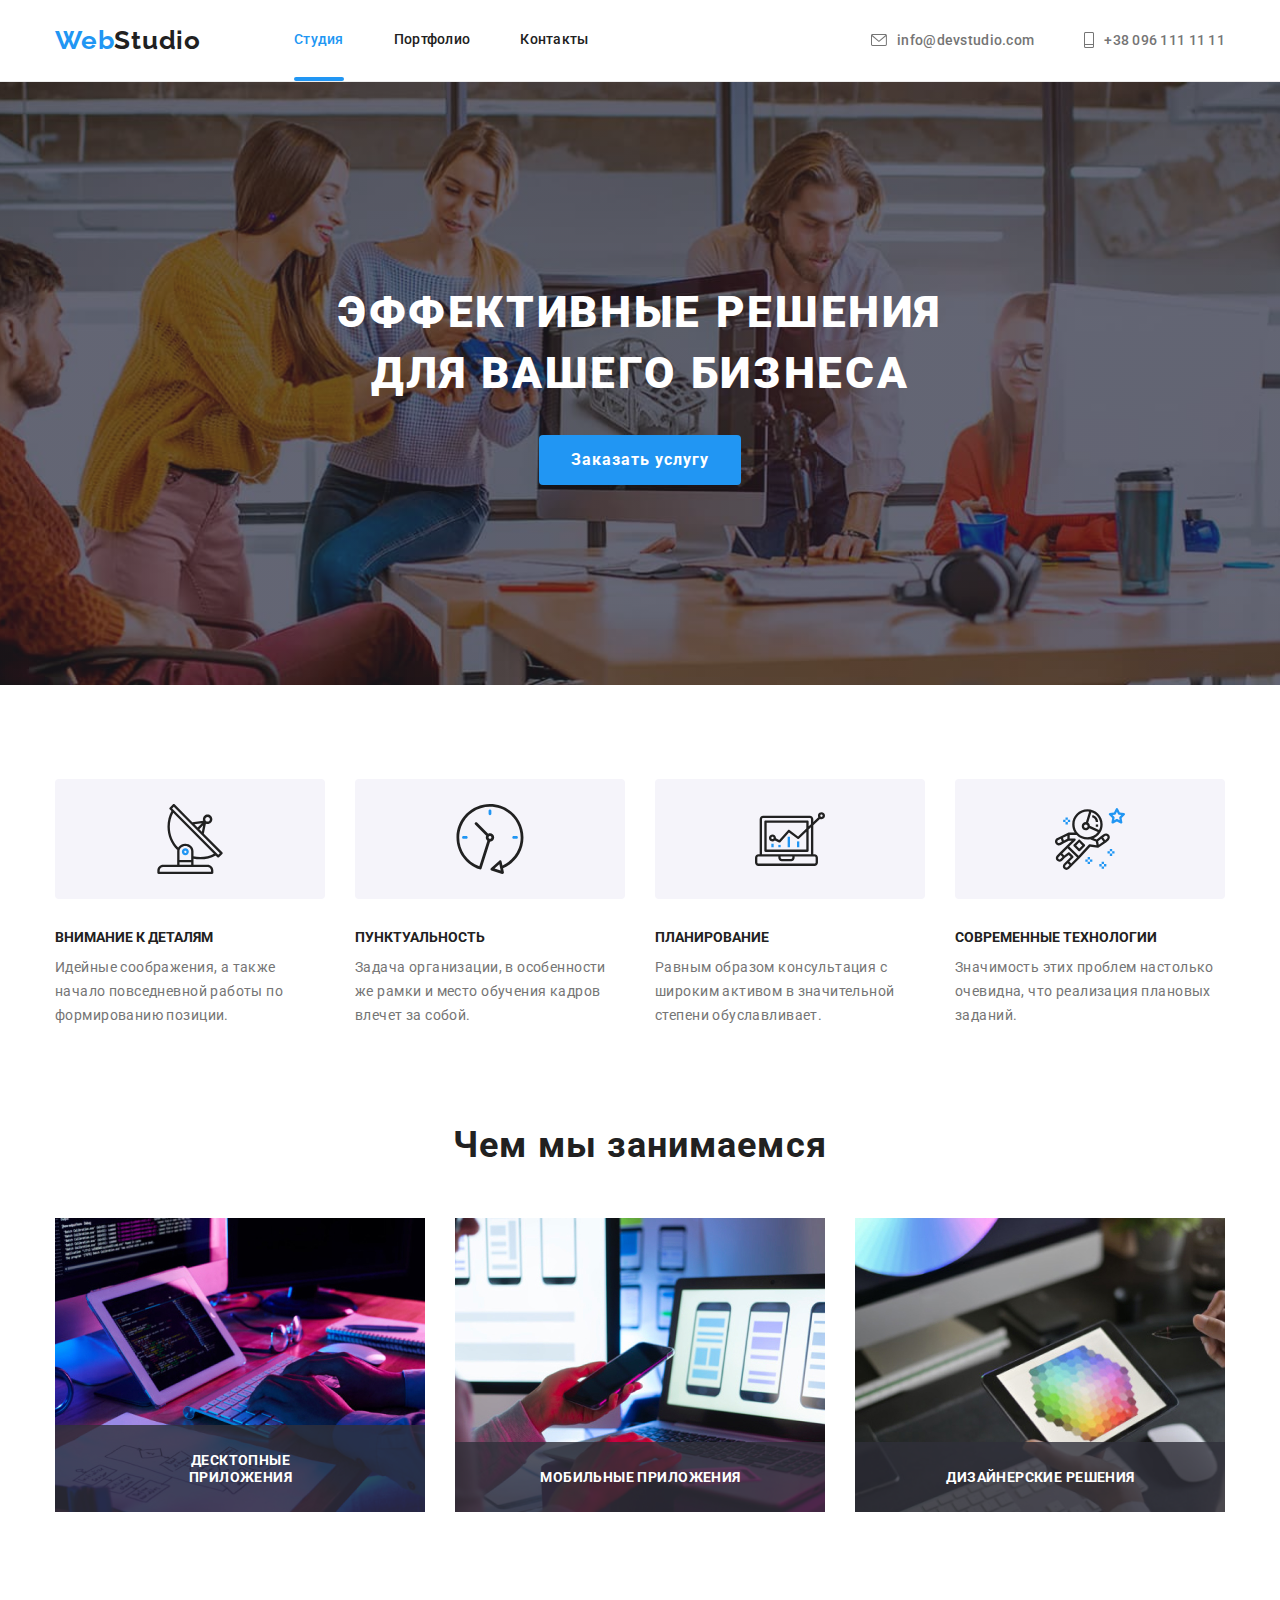
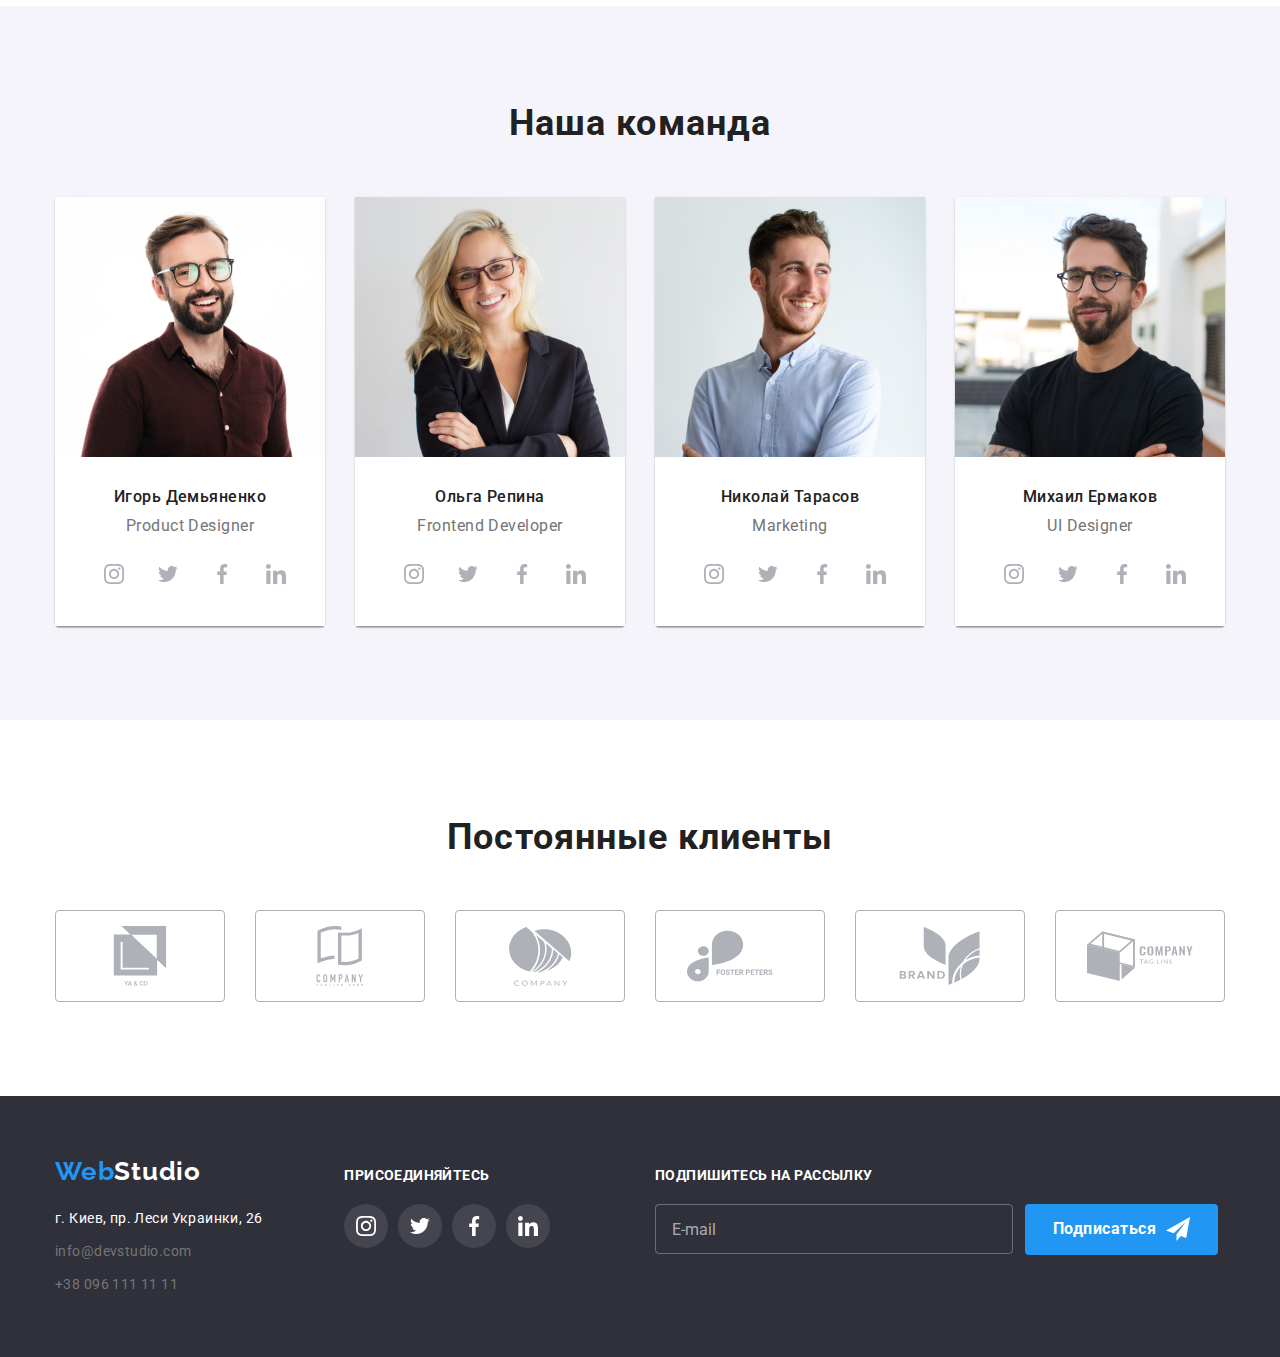
==== index.html @ 749015d5 "Initial commit" ====
<!DOCTYPE html>
<html lang="ru">
<head>
    <meta charset="UTF-8">
    <meta name="viewport" content="width=device-width, initial-scale=1.0">
    <title>Главная страница сайта</title>
    <link rel="preconnect" href="https://fonts.googleapis.com">
    <link rel="preconnect" href="https://fonts.gstatic.com" crossorigin>
    <link href="https://fonts.googleapis.com/css2?family=Raleway:wght@700&family=Roboto:wght@400;500;700;900&display=swap"
        rel="stylesheet">
    <link rel="stylesheet" href="https://cdnjs.cloudflare.com/ajax/libs/modern-normalize/1.1.0/modern-normalize.min.css">
    <link rel="stylesheet" href="./css/styles.css">
</head>
<body class="body">
    <!--Шапка сайта-->
    <header class="page-header">
        <div class="container header-container">
            <nav class="nav">
               <a href="index.html" class="logo textdecor" lang="en"><span class="web">Web</span>Studio</a>
               <ul class="header-list list">
                <li class="header-nav-link"><a href="index.html" class="sitenav-link textdecor current">Студия</a></li>
                <li class="header-nav-link"><a href="portfolio.html" class="sitenav-link textdecor">Портфолио</a></li>
                <li class="header-nav-link"><a href=" " class="sitenav-link textdecor">Контакты</a></li>
               </ul>
            </nav>
            <ul class="header-contacts list">
                <li class="header-contact-link">
                    <a href="mailto:info@devstudio.com" class="header-link textdecor"><svg class="header-link-icon" width="16" height="12"><use href="./images/icons.svg#icon-envelope"></use></svg>info@devstudio.com</a>
                </li>
                <li class="header-contact-link">
                    <a href="tel:+380961111111" class="header-link textdecor"><svg class="header-link-icon" width="10" height="16"><use href="./images/icons.svg#icon-tel"></use></svg>+38 096 111 11 11</a>
                </li>
            </ul>
        </div>     
    </header>
    <main>
        <!--Герой-->
        <section class="hero">
            <div class="container">
                <h1 class="hero-title">
                    Эффективные решения <br> для вашего бизнеса
                </h1>
                <button class="button-title" data-modal-open>Заказать услугу</button>
            </div>
        </section>
    <!--Преимущества-->
        <section class="benefits section">
            <div class="container benefits-container">
                <h2 hidden>Наши преимущества</h2>
                <ul class="list benefits-list">
                    <li class="item">
                        <div class="benefits-item">
                            <svg class="benefits-icon" width="70" height="70">
                                <use href="./images/icons.svg#icon-antenna"></use>
                            </svg>
                        </div>
                        <h3 class="text-title">Внимание к деталям</h3>
                        <p class="text">
                            Идейные соображения, а также начало повседневной работы по формированию позиции.
                        </p>
                    </li>
                    <li class="item">
                        <div class="benefits-item">
                            <svg class="benefits-icon" width="70" height="70">
                                <use href="./images/icons.svg#icon-clock"></use>
                            </svg>
                        </div>
                        <h3 class="text-title">Пунктуальность</h3>
                        <p class="text">
                            Задача организации, в особенности же рамки и место обучения кадров влечет за собой.
                        </p>
                    </li>
                    <li class="item">
                        <div class="benefits-item">
                            <svg class="benefits-icon" width="70" height="70">
                                <use href="./images/icons.svg#icon-diagram-1"></use>
                            </svg>
                        </div>
                        <h3 class="text-title">Планирование</h3>
                        <p class="text">
                            Равным образом консультация с широким активом в значительной степени обуславливает.
                        </p>
                    </li>
                    <li class="item">
                        <div class="benefits-item">
                            <svg class="benefits-icon" width="70" height="70">
                                <use href="./images/icons.svg#icon-astronaut"></use>
                            </svg>
                        </div>
                        <h3 class="text-title">Современные технологии</h3>
                        <p class="text">
                            Значимость этих проблем настолько очевидна, что реализация плановых заданий.
                        </p>
                    </li>
                </ul>
            </div>
        </section>
        <!--Чем мы занимаемся-->
        <section class="work section">
            <div class="container work-container">
                <h2 class="title-work">
                    Чем мы занимаемся
                </h2>
                <ul class="list work-list">
                    <li class="item-img">
                        <div class="work-list-box">
                                <img src="./images/img.jpg" alt="план перенеса данных на компьютер" width="370" class="img">
                            <p class="work-list-text">ДЕСКТОПНЫЕ ПРИЛОЖЕНИЯ</p>
                        </div>
                    </li>
                    <li class="item-img">
                        <div class="work-list-box">
                            <img src="./images/img-2.jpg" alt="смартфон и ноутбук" width="370" class="img">
                            <p class="work-list-text">МОБИЛЬНЫЕ ПРИЛОЖЕНИЯ</p>
                        </div>
                    </li>
                    <li class="item-img">
                        <div class="work-list-box">
                            <img src="./images/img-3.jpg" alt="планшет" width="370" class="img">
                            <p class="work-list-text">ДИЗАЙНЕРСКИЕ РЕШЕНИЯ</p>
                        </div>
                    </li>
                </ul>
            </div>
        </section>
        <!--Команда-->
        <section class="work-comand section">
            <div class="container comand-container">
                <h2 class="work-title">
                    Наша команда
                </h2>
                    <ul class="list team">
                        <li class="team-card">
                            <img src="./images/img-4.jpg" alt="член команды 3" width="270" class="img">
                            <div class="card-text">
                                <h3 class="comand">Игорь Демьяненко</h3>
                                <p class="comand-list" lang="en">Product Designer</p>
                                <ul class="team-soc-list list">
                                    <li class="team-soc-item">
                                        <a href=" " class="team-soc-link link">
                                            <svg class="team-soc-icon" width="20" height="20">
                                                <use href="./images/icons.svg#icon-instagram"></use>
                                            </svg>
                                        </a>
                                    </li>
                                    <li class="team-soc-item">
                                        <a href=" " class="team-soc-link link">
                                            <svg class="team-soc-icon" width="20" height="20">
                                                <use href="./images/icons.svg#icon-twitter"></use>
                                            </svg>
                                        </a>
                                    </li>
                                    <li class="team-soc-item"><a href=" " class="team-soc-link link">
                                            <svg class="team-soc-icon" width="20" height="20">
                                                <use href="./images/icons.svg#icon-facebook"></use>
                                            </svg>
                                        </a>
                                    </li>
                                    <li class="team-soc-item"><a href=" " class="team-soc-link link">
                                            <svg class="team-soc-icon" width="20" height="20">
                                                <use href="./images/icons.svg#icon-linkedin"></use>
                                            </svg>
                                        </a>
                                    </li>
                                </ul>
                            </div>
                        </li>
                        <li class="team-card">
                            <img src="./images/img-5.jpg" alt="член команды 2" width="270" class="img">
                            <div class="card-text">
                                <h3 class="comand">Ольга Репина</h3>
                                <p class="comand-list" lang="en">Frontend Developer</p>
                                <ul class="team-soc-list list">
                                    <li class="team-soc-item">
                                        <a href=" " class="team-soc-link link">
                                            <svg class="team-soc-icon" width="20" height="20">
                                                <use href="./images/icons.svg#icon-instagram"></use>
                                            </svg>
                                        </a>
                                    </li>
                                    <li class="team-soc-item">
                                        <a href=" " class="team-soc-link link">
                                            <svg class="team-soc-icon" width="20" height="20">
                                                <use href="./images/icons.svg#icon-twitter"></use>
                                            </svg>
                                        </a>
                                    </li>
                                    <li class="team-soc-item"><a href=" " class="team-soc-link link">
                                            <svg class="team-soc-icon" width="20" height="20">
                                                <use href="./images/icons.svg#icon-facebook"></use>
                                            </svg>
                                        </a>
                                    </li>
                                    <li class="team-soc-item"><a href=" " class="team-soc-link link">
                                            <svg class="team-soc-icon" width="20" height="20">
                                                <use href="./images/icons.svg#icon-linkedin"></use>
                                            </svg>
                                        </a>
                                    </li>
                                </ul>
                            </div>
                        </li>
                        <li class="team-card">
                            <img src="./images/img-6.jpg" alt="член команды 3" width="270" class="img">
                            <div class="card-text">
                                <h3 class="comand">Николай Тарасов</h3>
                                <p class="comand-list" lang="en">Marketing</p>
                                <ul class="team-soc-list list">
                                    <li class="team-soc-item">
                                        <a href=" " class="team-soc-link link">
                                            <svg class="team-soc-icon" width="20" height="20">
                                                <use href="./images/icons.svg#icon-instagram"></use>
                                            </svg>
                                        </a>
                                    </li>
                                    <li class="team-soc-item">
                                        <a href=" " class="team-soc-link link">
                                            <svg class="team-soc-icon" width="20" height="20">
                                                <use href="./images/icons.svg#icon-twitter"></use>
                                            </svg>
                                        </a>
                                    </li>
                                    <li class="team-soc-item"><a href=" " class="team-soc-link link">
                                            <svg class="team-soc-icon" width="20" height="20">
                                                <use href="./images/icons.svg#icon-facebook"></use>
                                            </svg>
                                        </a>
                                    </li>
                                    <li class="team-soc-item"><a href=" " class="team-soc-link link">
                                            <svg class="team-soc-icon" width="20" height="20">
                                                <use href="./images/icons.svg#icon-linkedin"></use>
                                            </svg>
                                        </a>
                                    </li>
                                </ul>
                            </div>
                        </li>
                        <li class="team-card">
                            <img src="./images/img-7.jpg" alt="член команды 4" width="270" class="img">
                            <div class="card-text">
                                <h3 class="comand">Михаил Ермаков</h3>
                                <p class="comand-list" lang="en">UI Designer</p>
                                <ul class="team-soc-list list">
                                    <li class="team-soc-item">
                                        <a href=" " class="team-soc-link link">
                                            <svg class="team-soc-icon" width="20" height="20">
                                                <use href="./images/icons.svg#icon-instagram"></use>
                                            </svg>
                                        </a>
                                    </li>
                                    <li class="team-soc-item">
                                        <a href=" " class="team-soc-link link">
                                            <svg class="team-soc-icon" width="20" height="20">
                                                <use href="./images/icons.svg#icon-twitter"></use>
                                            </svg>
                                        </a>
                                    </li>
                                    <li class="team-soc-item"><a href=" " class="team-soc-link link">
                                            <svg class="team-soc-icon" width="20" height="20">
                                                <use href="./images/icons.svg#icon-facebook"></use>
                                            </svg>
                                        </a>
                                    </li>
                                    <li class="team-soc-item"><a href=" " class="team-soc-link link">
                                            <svg class="team-soc-icon" width="20" height="20">
                                                <use href="./images/icons.svg#icon-linkedin"></use>
                                            </svg>
                                        </a>
                                    </li>
                                </ul>
                            </div>
                        </li>
                    </ul>
            </div>
        </section>
        <!--Постоянные клиенты-->
        <section class="clients section">
            <div class="container clients-container">
                <h2 class="title-clients">
                    Постоянные клиенты
                </h2>
                <ul class="list clients-list">
                    <li class="clients-item">
                        <svg class="clients-icon" width="106" height="60">
                            <use href="./images/icons.svg#icon-client1"></use>
                        </svg>
                    </li>
                    <li class="clients-item">
                        <svg class="clients-icon" width="106" height="60">
                            <use href="./images/icons.svg#icon-client2"></use>
                        </svg>
                    </li>
                    <li class="clients-item">
                        <svg class="clients-icon" width="106" height="60">
                            <use href="./images/icons.svg#icon-client3"></use>
                        </svg>
                    </li>
                    <li class="clients-item">
                        <svg class="clients-icon" width="106" height="60">
                            <use href="./images/icons.svg#icon-client4"></use>
                        </svg>
                    </li>
                    <li class="clients-item">
                        <svg class="clients-icon" width="106" height="60">
                            <use href="./images/icons.svg#icon-client5"></use>
                        </svg>
                    </li>
                    <li class="clients-item">
                        <svg class="clients-icon" width="106" height="60">
                            <use href="./images/icons.svg#icon-client6"></use>
                        </svg>
                    </li>
                </ul>
            </div>
        </section>
    </main>
    <!--Подвал-->
    <footer class="footer">
        <div class="container footer-container">
            <div class="footer-box">
                <a href="index.html" class="logo-footer textdecor" lang="en"><span class="web">Web</span>Studio</a>
                <address class="footer-address">
                    <p class="address">г. Киев, пр. Леси Украинки, 26</p>
                    <ul class="list">
                        <li class="footer-link">
                            <a href="mailto:info@devstudio.com" class="contacts-footer textdecor">info@devstudio.com</a>
                        </li>
                        <li>
                            <a href="tel:+380961111111" class="contacts-footer textdecor">+38 096 111 11 11</a>
                        </li>
                    </ul>
                </address>
            </div>
                 <div class="footer-soc">
                    <h2 class="title-footer">
                        ПРИСОЕДИНЯЙТЕСЬ
                    </h2>
                    <ul class="footer-soc-list list">
                        <li class="footer-link-item">
                            <a href=" " class="footer-soc-link link">
                                <svg class="footer-link-icon" width="20" height="20">
                                    <use href="./images/icons.svg#icon-instagram"></use>
                                </svg>
                            </a>
                        </li>
                        <li class="footer-link-item">
                            <a href=" " class="footer-soc-link link">
                                <svg class="footer-link-icon" width="20" height="20">
                                    <use href="./images/icons.svg#icon-twitter"></use>
                                </svg>
                            </a>
                        </li>
                        <li class="footer-link-item">
                            <a href=" " class="footer-soc-link link">
                                <svg class="footer-link-icon" width="20" height="20">
                                    <use href="./images/icons.svg#icon-facebook"></use>
                                </svg>
                            </a>
                        </li>
                        <li class="footer-link-item">
                            <a href=" " class="footer-soc-link link">
                                <svg class="footer-link-icon" width="20" height="20">
                                    <use href="./images/icons.svg#icon-linkedin"></use>
                                </svg>
                            </a>
                        </li>
                    </ul>
                </div>
                <div class="footer-form">
                    <p class="footer-form-title">ПОДПИШИТЕСЬ НА РАССЫЛКУ</p>
                    <form class="footer-modal-form">
                        <input type="email" name="email" placeholder="E-mail" class="footer-modal-input" />
                            <button type="submit" class="submit-btn">
                                Подписаться
                                <svg class="modal-icon-btn" width="24" height="24">
                                    <use href="./images/icons.svg#icon-send"></use>
                                </svg>
                            </button>
                    </form>
                </div>
        </div>
    </footer>
    <div class="backdrop is-hidden" data-modal>
        <div class="modal">
            <button type="button" class="btn-close" data-modal-close>
                <svg class="close-modal" width="18" height="18">
                    <use href="./images/icons.svg#icon-close-modal"></use>
                </svg>
            </button>
            <p class="modal-title">Оставьте свои данные, мы вам перезвоним</p>
            <form class="modal-form">
                <label class="modal-label" for="name">Имя</label>
                   <div class="modal-item">
                            <input type="text" name="user-name" class="modal-input" id="name" placeholder=" " required autofocus />
                            <svg class="modal-icon" width="18" height="18">
                                <use href="./images/icons.svg#icon-person-modal"></use>
                            </svg>
                        </div>
                <label class="modal-label" for="tel">Телефон</label>
                    <div class="modal-item">
                        <input type="tel" name="user-tel" class="modal-input" id="tel" placeholder=" " minlength="10" required />
                        <svg class="modal-icon" width="18" height="18">
                            <use href="./images/icons.svg#icon-phone-modal"></use>
                        </svg>
                    </div>
                <label class="modal-label" for="mail">Почта</label>
                <div class="modal-item">
                    <input type="email" name="user-mail" class="modal-input" id="mail" placeholder=" " required />
                    <svg class="modal-icon" width="18" height="18">
                        <use href="./images/icons.svg#icon-email-modal"></use>
                    </svg>
                </div>
                <label class="modal-label" for="textarea">
                    Комментарий
                    <textarea name="textarea" id="textarea" class="textarea" placeholder="Введите текст"></textarea>
                </label>
                <div class="modal-check">
                    <input type="checkbox" name="privacy" id="privacy" class="input-check is-hidden" />
                    <label for="privacy" class="check-text">
                        <span>
                            <svg class="check-icon" width="11" height="8">
                                <use href="./images/icons.svg#icon-vector"></use>
                            </svg>
                        </span>
                        Соглашаюсь с рассылкой и принимаю <a href="#">Условия договора</a>
                   </label>
                </div>
                <button type="submit" class="btn">Отправить</button>
            </form>
        </div>
    </div>
    <script src="./js/modal.js"></script>
</body>
</html>
---- css/styles.css ----
:root {
    --primart-text-color: #212121;
    --background-color: #ffffff;
    --accent-color: #2196f3;
    --text-color: #757575;
}

                                    /*-----общее сбрасывание стилей-----*/
h1, h2, h3, h4, h5, h6, p {
    margin: 0px;
}
.p :last-child {
    margin: 0px;
}

.container {
    width: 1200px;
    margin: 0 auto;
    padding: 0 15px;
}
.section {
    padding-top: 94px;
    padding-bottom: 94px;
}
.body {
    background-color: var(--background-color);
    font-family: 'Roboto', sans-serif;
}
.list {
    margin: 0;
    padding: 0;
    list-style: none;
}
.textdecor {
    text-decoration: none;
}
.img {
    display: block;
}
                                    /*-----header-----*/
.nav {
    display: flex;
    align-items: center;
}
.page-header {
    border-bottom: 1px solid #ECECEC;
  
}
.page-header > .current {
    border-bottom: 0px;
}
.header-list {
    display: flex;
    align-items: center;
    margin-left: 0px;
  
}
.header-container {
    display: flex;
    align-items: center;
}
.header-contacts {
    display: flex;
    align-items: center;
    margin-left: auto;
}
.header-link-icon {
    display: inline-block;
    margin-right: 10px;
    fill: currentColor;
}
.header-nav-link {
    display: block;
    position: relative;
    margin-right: 50px;
}
.header-nav-link:last-child {
    margin-right: 0px;
}
.header-contact-link {
    display: flex;
    margin-right: 50px;
    margin-left: auto;
}
.header-contact-link:last-child {
    margin-right: 0px;
}
.sitenav-link {
    display: block;
    padding-top: 32px;
    padding-bottom: 32px;

    font-family: inherit;
    font-size: 14px;
    font-weight: 500;
    line-height: 1.14;
    letter-spacing: 0.02em;
    text-align: left;
    color: #212121;
    transition-property: color;
    transition-duration: 250ms;
    transition-timing-function: cubic-bezier(0.4, 0, 0.2, 1);

   
}
.sitenav-link.current {
    color: #2196f3;
}
.current::after {
    content: '';
    position: absolute;
    display: block;
    left: 0;
    bottom: -1px;
    width: 100%;
    height: 4px;
    background-color: #2196f3;
    border-radius: 2px;
}
.sitenav-link:focus,
.sitenav-link:hover {
    color: #2196F3;
}
.logo {
    margin-right: 93px;
    font-family: 'Raleway', sans-serif;
    font-style: normal;
    font-weight: 700;
    font-size: 26px;
    line-height: 1.19;
    letter-spacing: 0.03em;
    color: #212121;
}
.web {
    font-family: 'Raleway', sans-serif;
    font-style: normal;
    font-weight: 700;
    font-size: 26px;
    line-height: 1.19;
    letter-spacing: 0.03em;
    color: #2196F3;
}
.header-link {
    display: flex;
    padding-top: 32px;
    padding-bottom: 32px;
    align-items: center;

    color: #757575;
    font-size: 14px;
    font-weight: 500;
    line-height: 1.2;
    letter-spacing: 0.02em;

    transition-property: color;
    transition-duration: 250ms;
    transition-timing-function: cubic-bezier(0.4, 0, 0.2, 1);
}
.header-link:hover ,
.header-link:focus {
    color: #2196F3;
}

                                /*----hero----*/

.hero {
    padding-top: 200px;
    padding-bottom: 200px;
    margin: 0px auto;
    max-width: 1600px;
    background-image: linear-gradient(rgba(47, 48, 58, 0.4), rgba(47, 48, 58, 0.4)) , url(../images/hero-photo.jpg);
    background-repeat: no-repeat;
    background-position: center;
    background-size: cover;
   
    background-color: #2F303A;    
}
.hero-title {
    margin-left: auto;
    margin-right: auto;
    margin-bottom:30px;
    margin-top: 0px;

    font-family: inherit;
    font-size: 44px;
    font-weight: 900;
    line-height: 1.4;
    letter-spacing: 0.06em;
    text-align: center;
    text-transform: uppercase;
    color: #ffffff;
}
.button-title {
    display: block;
    margin: 0 auto;
    padding: 10px 32px;
    border: none;
    border-radius: 4px;

    color: #ffffff;
    background-color: #2196F3;
    font-family: inherit;
    font-size: 16px;
    font-weight: 700;
    line-height: 1.9;
    letter-spacing: 0.06em;
    cursor: pointer;

    transition-property: background-color;
    transition-duration: 250ms;
    transition-timing-function: cubic-bezier(0.4, 0, 0.2, 1);
}
.button-title:hover {
    background-color: #188CE8;
}

                                  /*----benefits----*/
.benefits {
    margin: 0px 0px;
}
.item {
    margin-right: 30px;
    flex-basis: 270px;
}
.item:last-child {
    margin-right: 0px;
}
.benefits-list {
    display: flex;
    align-items: center;
}
.text-title {
    margin-bottom: 10px;
    align-content: center;
    font-family: inherit;
    font-style: Bold;
    font-size: 14px;
    line-height: 1.2;
    letter-spacing: 3%;
    color: #212121;
    text-transform: uppercase;
}
.benefits-item {
    display: flex;
    margin-bottom: 30px;
    height: 120px;
    justify-content: center;
    align-items: center;
    background-color: #F5F4FA;
    border-radius: 4px;
}
.text {
    margin-bottom: 0px;
    margin-top: 0px;
    color: #757575;
    font-family: inherit;
    font-size: 14px;
    font-weight: 400;
    line-height: 1.7;
    letter-spacing: 0.03em;
    text-align: left;
}
                                      /*-----our-work-----*/
.work {
    margin: 0px 0px;
    padding-top: 0px;
}
.work-container {
    align-items: center;
    text-align: center;
}
.work-list {
    display: flex;
}
.title-work {
    margin-top: 0px;
    margin-bottom: 50px;
    align-content: center;
    color: #212121;
    font-family: inherit;
    font-size: 36px;
    font-weight: 700;
    line-height: 1.3;
    letter-spacing: 0.03em;
}
.item-img {
    display: block;
    margin-right: 30px;
    margin-left: 0px;
    max-width: 100%;
    height: auto;
}
.work-list-box {
    position: relative;
}
.work-list-text {
    position: absolute;
    bottom: 0;
    right: 0;
    width: 100%;
    padding-top: 27px;
    padding-bottom: 27px;
    padding-left: 83px;
    padding-right: 82px;

    font-family: inherit;
    font-size: 14px;
    font-weight: 700;
    line-height: 1.2;
    letter-spacing: 0.03em;
    text-align: center;
    color: #ffffff;
    background-color: rgba(47, 48, 58, 0.8);
    
}
.list .item-img:last-child {
    margin-right: 0px;
}
                                        /*------team-----*/ 

.work-title {
    margin-bottom: 50px;
    margin-top: 0px;
    align-items: center;
    color: #212121;
    font-family: inherit;
    font-size: 36px;
    font-weight: 700;
    line-height: 1.3;
    letter-spacing: 0.03em;
    text-align: center;
}
.work-comand {
    background-color: #F5F4FA;
}
.comand {
    margin-bottom: 10px;
    color: #212121;
    font-family: inherit;
    font-size: 16px;
    font-weight: 500;
    line-height: 1.2;
    letter-spacing: 0.03em;
}
.comand-list {
    margin-bottom: 16px;
    font-family: inherit;
    font-size: 16px;
    font-weight: 400;
    line-height: 1.2;
    letter-spacing: 0.03em;
    color: #757575;
}
.team {
    display: flex;
    align-items: center;
    text-align: center;
}
.team-soc-list {
    display: flex;
    justify-content: center;
    margin-bottom: 0px;
}
.team-soc-item {
    display: flex;
    width: 44px;
    height: 44px;
    margin-left: 10px;
}
.team-soc-item :first-child {
    margin-left: 0px;
}
.team-soc-link {
    display: flex;
    align-items: center;
    justify-content: center;
    width: 100%;
    height: 100%;
    border-radius: 50%;
    background-color: #ffffff;

    transition-property: background-color;
    transition-duration: 250ms;
    transition-timing-function: cubic-bezier(0.4, 0, 0.2, 1);
}
.team-soc-link:hover, 
.team-soc-link:focus {
    background-color: #2196F3;
}
.team-soc-link:hover .team-soc-icon,
.team-soc-link:focus .team-soc-icon {
    fill: #ffffff;
}
.team-soc-icon {
    display: flex;
    align-items: center;
    justify-content: center;
    fill: #AFB1B8;

    transition-property: color;
    transition-duration: 250ms;
    transition-timing-function: cubic-bezier(0.4, 0, 0.2, 1);
}

.card-text {
    padding-top: 30px;
    padding-bottom: 30px;

    background-color: #ffffff;
}
.team-card {
    margin-left: 0px;
    margin-right: 30px;
    max-width: 100%;
    height: auto;
    
    box-shadow: 0px 1px 3px rgba(0, 0, 0, 0.12),
    0px 1px 1px rgba(0, 0, 0, 0.14),
    0px 2px 1px rgba(0, 0, 0, 0.2);
    border-radius: 0px 0px 4px 4px;
}
.list-item .img:last-child {
    margin-right: 0px;
}
                                   /*------Clients--------*/                           

 .clients-container {
    align-items: center;
    text-align: center;
 }
 .title-clients {
    margin-bottom: 50px;
    margin-top: 0px;
    align-items: center;
    color: #212121;
    font-family: inherit;
    font-size: 36px;
    font-weight: 700;
    line-height: 1.3;
    letter-spacing: 0.03em;
    text-align: center;
 }
 .clients-list {
    display: flex;
    align-items: center;
    
 }
 .clients-item {
     display: flex;
     margin-right: 30px;
     justify-content: center;
     align-items: center;

     width: 170px;
     height: 92px;
     color: #AFB1B8;
     border: 1px solid #AFB1B8;
     border-radius: 4px;

    transition-property: color border-color;
    transition-duration: 250ms;
    transition-timing-function: cubic-bezier(0.4, 0, 0.2, 1);
 }
 .clients-item:last-child {
     margin-right: 0px;
 }
.clients-item:hover,
.clients-item:focus {
    color: #2196f3;
    border-color: #2196f3;
}
.clients-icon {
    fill: currentColor;
}

                                     /*------footer-----*/
.footer {
    padding-top: 60px;
    padding-bottom: 60px;
    background-color: #2F303A;
}
.footer-container {
    display: flex;
    align-items: baseline;
    justify-content: space-between;
}
.footer-box {
    margin-right: 70px;
}
.logo-footer {
    margin-top: 60px;
    font-family: 'Raleway', sans-serif;
    font-style: normal;
    font-weight: 700;
    font-size: 26px;
    line-height: 1.19;
    letter-spacing: 0.03em;
    color: #ffffff;

    transition-property: color;
    transition-duration: 250ms;
    transition-timing-function: cubic-bezier(0.4, 0, 0.2, 1);
}
.logo-footer:focus {
    margin-top: 60px;
    margin-bottom: 20px;
    color: #2196F3;
}
.address {
    margin-top: 20px;
    margin-bottom: 9px;
    font-style: normal;
    font-size: 14px;
    font-weight: 400;
    line-height: 1.7;
    letter-spacing: 0.03em;
    color: #ffffff;
}

.contacts-footer {
    display: inline-block;
    font-style: normal;
    font-size: 14px;
    font-weight: 400;
    line-height: 1.7;
    letter-spacing: 0.03em;
    color: #757575;

    transition-property: color;
    transition-duration: 250ms;
    transition-timing-function: cubic-bezier(0.4, 0, 0.2, 1);
}
.contacts-footer:focus,
.contacts-footer:hover {
    color: #2196F3;
}
.footer-link {
    margin-bottom: 9px;
}
.footer-link :last-child {
    margin-bottom: 0px;
}
.footer-soc {
    display: block;
    margin: 0px;
}
.title-footer {
    margin-top: 0px;
    margin-bottom: 20px;
    color: #ffffff;
    font-family: inherit;
    font-size: 14px;
    font-weight: 700;
    line-height: 1.2;
    letter-spacing: 0.03em;
}
.footer-soc-list {
    display: flex;
    margin-bottom: 0px;
    color: #ffffff;
}
.footer-link-item {
    display: flex;
    margin-right: 10px;
    width: 44px;
    height: 44px;
    fill: currentColor;
}
.footer-link-item:last-child {
    margin-right: 0px;
}
.footer-soc-link {
    display: flex;
    align-items: center;
    justify-content: center;
    width: 100%;
    height: 100%;
    border-radius: 50%;
    background-color: rgba(255, 255, 255, 0.1);

    transition-property: background-color;
    transition-duration: 250ms;
    transition-timing-function: cubic-bezier(0.4, 0, 0.2, 1);
}
.footer-soc-link:hover ,
.footer-soc-link:focus {
    background-color: #2196f3;
}
.footer-link-icon {
    fill: #ffffff;
}


                                                   /*-------PORTFOLIO-------*/

.button-container {
    display: flex;
    align-items: center;
    justify-content: center;
    margin-bottom: 50px;
}
.projects-title {
    margin-bottom: 4px;
    color: #212121;
    font-family: inherit;
    font-size: 18px;
    font-weight: 700;
    line-height: 2;
    letter-spacing: 0.06em;
}
.button-title2 {
    display: inline-block;
    padding: 6px 22px;

    border: none;
    border-radius: 4px;
    align-items: center;
    text-align: center;

    color: #212121;
    background-color: #F5F4FA;
    font-family: inherit;
    font-size: 16px;
    font-weight: 500;
    line-height: 1.9;
    letter-spacing: 0.06em;
    cursor: pointer;

    transition-property: background-color, box-shadow, color;
    transition-duration: 250ms;
    transition-timing-function: cubic-bezier(0.4, 0, 0.2, 1);
}
.button-title2:hover,
.button-title2:focus {
    color: #ffffff;
    background-color: #2196F3;
    box-shadow: 0px 3px 1px rgba(0, 0, 0, 0.1),
    0px 1px 2px rgba(0, 0, 0, 0.08),
    0px 2px 2px rgba(0, 0, 0, 0.12);
}
.active-btn {
    color: #ffffff;
    background-color: #2196F3;
    box-shadow: 0px 3px 1px rgba(0, 0, 0, 0.1),
    0px 1px 2px rgba(0, 0, 0, 0.08),
    0px 2px 2px rgba(0, 0, 0, 0.12);
}
.filter:not(:last-child) {
    margin-right: 8px;
}
.filter :last-child {
    margin-right: 0px;
}
.filter-text {
    padding: 20px 24px;
    border: 1px solid #EEEEEE;
    border-top: 0px;
}
.portfolio-list {
    display: flex;
    flex-wrap: wrap;
    margin: -15px;
}
.portfolio-item {
    margin: 15px;

    transition-property: box-shadow;
    transition-duration: 250ms;
    transition-timing-function: cubic-bezier(0.4, 0, 0.2, 1);
}
.portfolio-item:hover {
    box-shadow: 0px 1px 1px rgba(0, 0, 0, 0.12),
    0px 4px 4px rgba(0, 0, 0, 0.06),
    1px 4px 6px rgba(0, 0, 0, 0.16);
}
.blue-card {
    position: relative;
    overflow: hidden;
}
.portfolio-item:hover .blue-card-text {
    transform: translateY(0);
}
.blue-card-text {
    position: absolute;
    top: 0;
    padding: 63px 24px;
    align-items: center;
    justify-content: center;
    width: 100%;
    height: 100%;
    transform: translateY(100%);
    transition: transform 250ms linear;
    font-family: inherit;
    font-size: 18px;
    font-weight: 400;
    line-height: 1.6;
    letter-spacing: 0.03em;
    color: #ffffff;
    background-color: rgba(33, 150, 243, 0.9);
}
                                        /*-------------modal-------------*/
.backdrop {
    position: fixed;
    top: 0;
    left: 0;
    width: 100%;
    height: 100%;
    background-color: rgba(0, 0, 0, 0.2);
}
.is-hidden {
    opacity: 0;
    visibility: hidden;
    pointer-events: none;
}
.btn-close {
    position: absolute;
    width: 30px;
    height: 30px;
    right: 8px;
    top: 8px;
    display: flex;
    padding: 0;
    align-items: center;
    justify-content: center;

    border-radius: 50%;
    border: 1px solid rgba(0, 0, 0, 0.1);
    background-color: #ffffff;
    cursor: pointer;
}
.btn-close:hover {
    fill: #2196f3;
}
.modal {
    padding: 40px;
    position: absolute;
    top: 50%;
    left: 50%;
    transform: translate(-50%, -50%);
    width: 528px;
    background-color: #ffffff;
    box-shadow: 0px 1px 3px rgba(0, 0, 0, 0.12);
    border-radius: 4px;
}
.modal-title {
    margin-bottom: 12px;
    text-align: center;
    font-family: inherit;
    font-size: 20px;
    font-weight: 700;
    line-height: 1.2;
    letter-spacing: 0.03em;
    color: #212121;
}
.modal-input {
    padding-left: 42px;
    border: 1px Solid rgba(33, 33, 33, 0.2);
    border-radius: 4px;
    width: 100%;
    height: 40px;
    font-family: inherit;
    color: #212121;
    background-color: transparent;
    outline: transparent;

    transition-property: border-color;
    transition-duration: 250ms;
    transition-timing-function: cubic-bezier(0.4, 0, 0.2, 1);
}
.modal-input::placeholder {
    font-family: inherit;
    font-weight: 400;
    font-size: 12px;
    line-height: 1.2;
    color: #757575;
}
.modal-label {
    font-size: 12px;
    line-height: 1.2;
    letter-spacing: 0.01em;
    color: rgba(117, 117, 117, 1);
}
.modal-input:focus {
    border-color: #2196f3;
}
.modal-input:focus + .modal-icon {
    fill: #2196F3;
}
.btn {
    display: block;
    margin: 0 auto;
    padding: 10px 56px;
    border: none;
    border-radius: 4px;
    
    color: #ffffff;
    background-color: #2196F3;
    font-family: inherit;
    font-size: 16px;
    font-weight: 700;
    line-height: 1.9;
    letter-spacing: 0.06em;
    cursor: pointer;
    box-shadow: 0px 3px 1px rgba(0, 0, 0, 0.1),
    0px 1px 2px rgba(0, 0, 0, 0.08),
    0px 2px 2px rgba(0, 0, 0, 0.12);
    
    transition-property: background-color;
    transition-duration: 250ms;
    transition-timing-function: cubic-bezier(0.4, 0, 0.2, 1);
}
.modal-item {
    position: relative;
    margin-top: 4px;
    margin-bottom: 10px;
}
.modal-icon {
    position: absolute;
    top: 50%;
    left: 12px;
    transform: translateY(-50%);

    transition-property: color;
    transition-duration: 250ms;
    transition-timing-function: cubic-bezier(0.4, 0, 0.2, 1);
}
.textarea {
    display: block;
    margin-top: 4px;
    padding: 12px 16px;
    width: 100%;
    height: 120px;
    border: 1px Solid rgba(33, 33, 33, 0.2);
    border-radius: 4px;
    resize: none;
    outline: transparent;

    transition-property: border-color;
    transition-duration: 250ms;
    transition-timing-function: cubic-bezier(0.4, 0, 0.2, 1);
}
.textarea:focus {
    border-color: #2196f3;
}
.textarea::placeholder {
    font-family: inherit;
    font-weight: 400;
    font-size: 12px;
    line-height: 1.2;
    letter-spacing: 0.01em;
    color: rgba(117, 117, 117, 0.5);
}
.modal-check {
    display: flex;
    align-items: center;
    margin-top: 0px;
    margin-bottom: 30px;
    margin-top: 20px;
}
.check-text {
    display: flex;
    align-items: center;
    font-family: inherit;
    font-weight: 400;
    font-size: 14px;
    line-height: 1.7;
    letter-spacing: 0.03em;
    color: rgba(117, 117, 117, 1)
}
.check-text a {
    color: rgba(33, 150, 243, 1);
    margin-left: 4px;
}
.check-text span {
    display: flex;
    align-items: center;
    justify-content: center;
    width: 16px;
    height: 15px;
    margin-right: 7px;
    border: 1px solid rgba(33, 33, 33, 1);
    border-radius: 2px;
}
.check-icon {
    fill: transparent;
}
.input-check:checked + .check-text span {
    background-color: #2196F3;
    border: none; 
}
.input-check:checked + .check-text .check-icon {
    fill: #ffffff;
}
                             /*-----------footer-modal------------*/

.footer-modal-form {
    display: flex;
    padding-bottom: 0;
}
.footer-form {
    display: block;
    width: 570px;
    margin-left: 93px;
}
.footer-form-title{
    margin-top: 0px;
    margin-bottom: 20px;

    color: #ffffff;
    font-family: inherit;
    font-size: 14px;
    font-weight: 700;
    line-height: 1.2;
    letter-spacing: 0.03em;
}
.footer-modal-input {
    outline: transparent;
    background-color: transparent;
    margin-right: 12px;
    padding-top: 15px;
    padding-bottom: 15px;
    padding-left: 16px;
    width: 358px;
    height: 50px;
    font-family: inherit;
    margin-bottom: 0px;
    color: #ffffff;
    border: 1px solid rgba(255, 255, 255, 0.3);
    border-radius: 4px;
}
.footer-modal-input::placeholder {
    font-size: inherit;
    line-height: 1.2;
    color: rgba(255, 255, 255, 0.6);
}
.submit-btn {
    display: inline-flex;
    align-items: center;
    padding: 10px 28px;
    background-color: #2196f3;
    color: #ffffff;
    border: none;
    border-radius: 4px;
    font-family: inherit;
    font-size: 16px;
    font-weight: 700;
    line-height: 1.9;
    letter-spacing: 0.03em;
    cursor: pointer;
}
.modal-icon-btn {
    fill: #ffffff;
    margin-left: 10px;
}
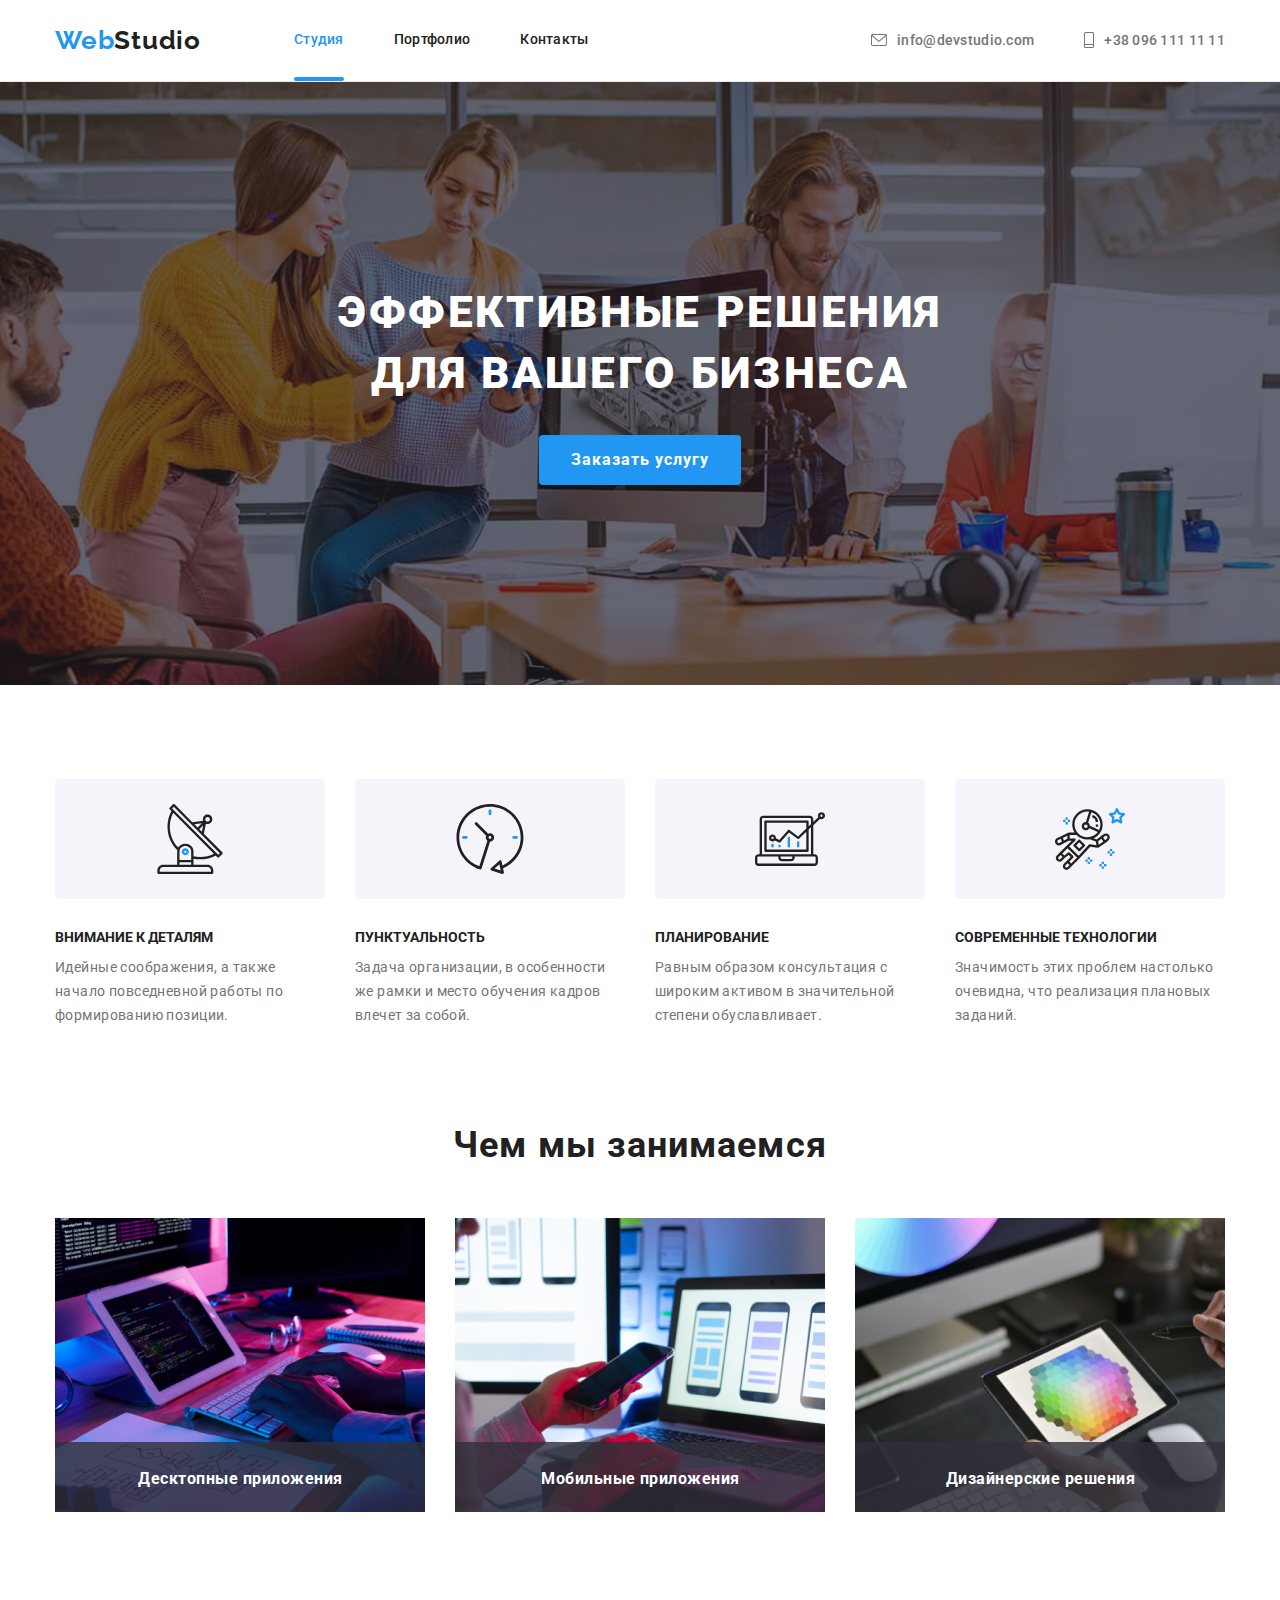
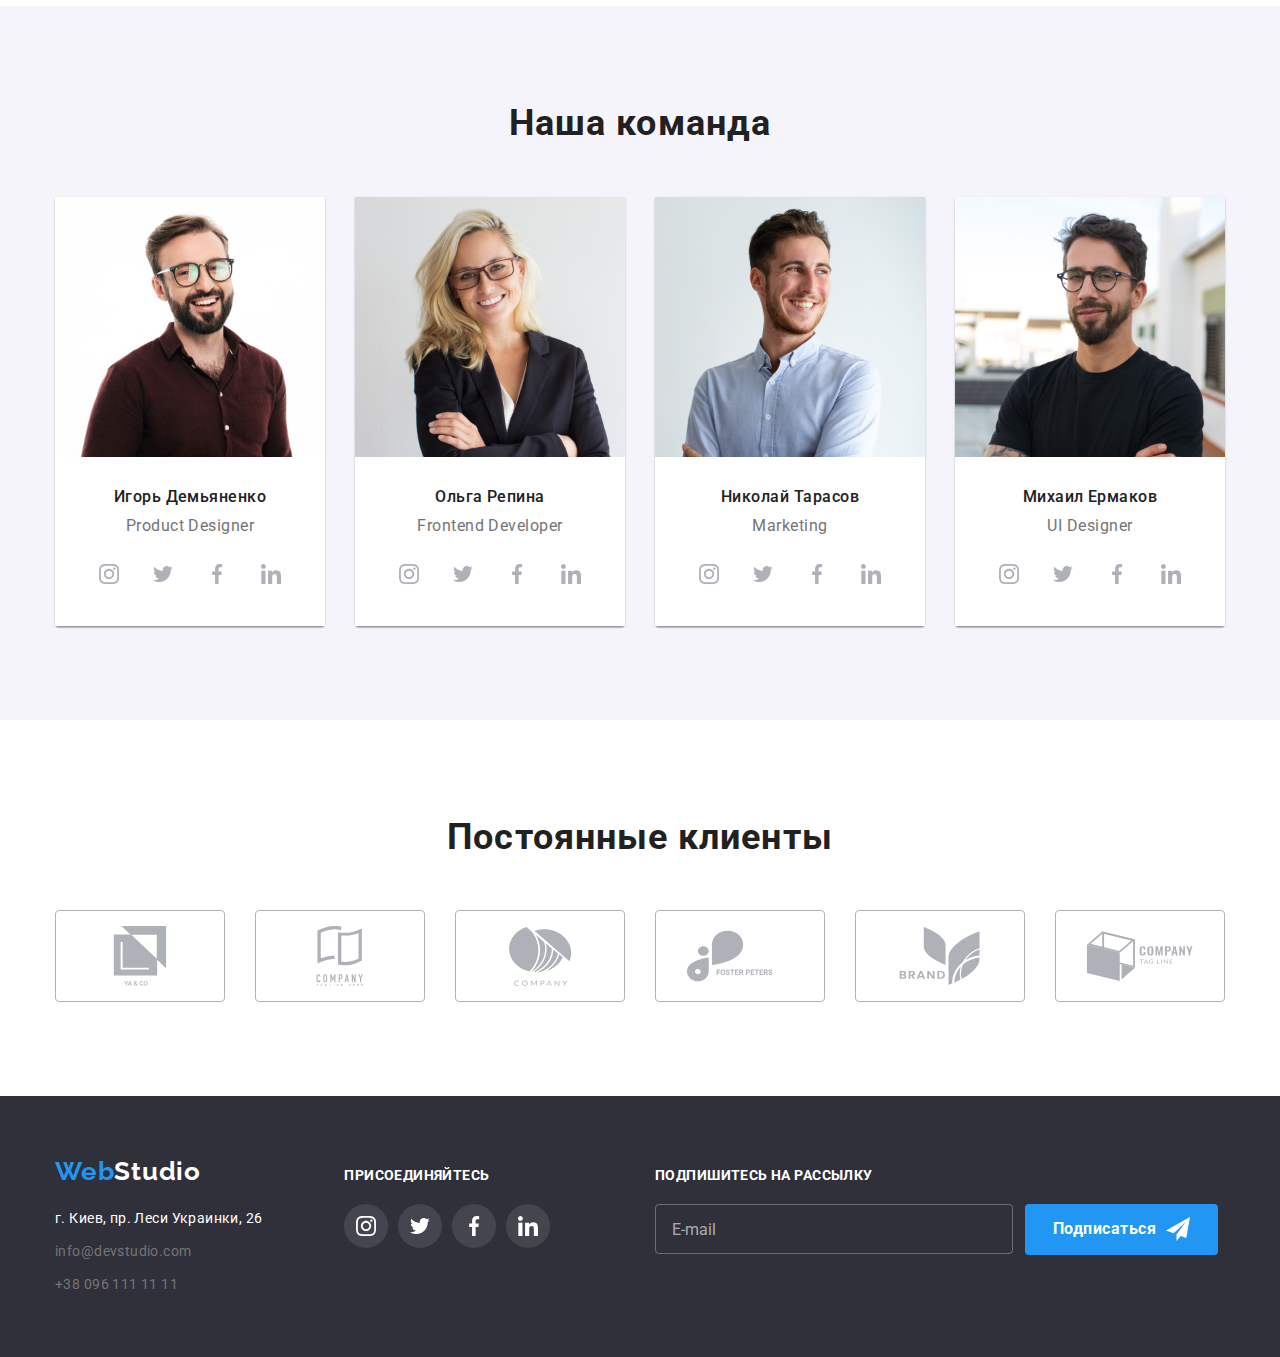
==== commit 71b8cd07: "работа с scss" ====
--- a/index.html
+++ b/index.html
@@ -9,7 +9,8 @@
     <link href="https://fonts.googleapis.com/css2?family=Raleway:wght@700&family=Roboto:wght@400;500;700;900&display=swap"
         rel="stylesheet">
     <link rel="stylesheet" href="https://cdnjs.cloudflare.com/ajax/libs/modern-normalize/1.1.0/modern-normalize.min.css">
-    <link rel="stylesheet" href="./css/styles.css">
+    <link rel="stylesheet" href="./css/main.min.css">
+    
 </head>
 <body class="body">
     <!--Шапка сайта-->
@@ -96,28 +97,28 @@
             </div>
         </section>
         <!--Чем мы занимаемся-->
-        <section class="work section">
-            <div class="container work-container">
-                <h2 class="title-work">
+        <section class="work work-container section">
+            <div class="container">
+                <h2 class="work__title">
                     Чем мы занимаемся
                 </h2>
-                <ul class="list work-list">
-                    <li class="item-img">
-                        <div class="work-list-box">
-                                <img src="./images/img.jpg" alt="план перенеса данных на компьютер" width="370" class="img">
-                            <p class="work-list-text">ДЕСКТОПНЫЕ ПРИЛОЖЕНИЯ</p>
-                        </div>
-                    </li>
-                    <li class="item-img">
-                        <div class="work-list-box">
+                <ul class="work__list list">
+                    <li class="work__item">
+                        <div class="work__box">
+                            <img src="./images/img.jpg" alt="план перенеса данных на компьютер" width="370" class="img">
+                            <p class="work__text">Десктопные приложения</p>
+                        </div>
+                    </li>
+                    <li class="work__item">
+                        <div class="work__box">
                             <img src="./images/img-2.jpg" alt="смартфон и ноутбук" width="370" class="img">
-                            <p class="work-list-text">МОБИЛЬНЫЕ ПРИЛОЖЕНИЯ</p>
-                        </div>
-                    </li>
-                    <li class="item-img">
-                        <div class="work-list-box">
+                            <p class="work__text">Мобильные приложения</p>
+                        </div>
+                    </li>
+                    <li class="work__item">
+                        <div class="work__box">
                             <img src="./images/img-3.jpg" alt="планшет" width="370" class="img">
-                            <p class="work-list-text">ДИЗАЙНЕРСКИЕ РЕШЕНИЯ</p>
+                            <p class="work__text">Дизайнерские решения</p>
                         </div>
                     </li>
                 </ul>
@@ -275,38 +276,38 @@
         </section>
         <!--Постоянные клиенты-->
         <section class="clients section">
-            <div class="container clients-container">
-                <h2 class="title-clients">
+            <div class="container">
+                <h2 class="clients__title">
                     Постоянные клиенты
                 </h2>
-                <ul class="list clients-list">
-                    <li class="clients-item">
-                        <svg class="clients-icon" width="106" height="60">
+                <ul class="clients__list list">
+                    <li class="clients__item">
+                        <svg class="clients__icon" width="106" height="60">
                             <use href="./images/icons.svg#icon-client1"></use>
                         </svg>
                     </li>
-                    <li class="clients-item">
-                        <svg class="clients-icon" width="106" height="60">
+                    <li class="clients__item">
+                        <svg class="clients__icon" width="106" height="60">
                             <use href="./images/icons.svg#icon-client2"></use>
                         </svg>
                     </li>
-                    <li class="clients-item">
-                        <svg class="clients-icon" width="106" height="60">
+                    <li class="clients__item">
+                        <svg class="clients__icon" width="106" height="60">
                             <use href="./images/icons.svg#icon-client3"></use>
                         </svg>
                     </li>
-                    <li class="clients-item">
-                        <svg class="clients-icon" width="106" height="60">
+                    <li class="clients__item">
+                        <svg class="clients__icon" width="106" height="60">
                             <use href="./images/icons.svg#icon-client4"></use>
                         </svg>
                     </li>
-                    <li class="clients-item">
-                        <svg class="clients-icon" width="106" height="60">
+                    <li class="clients__item">
+                        <svg class="clients__icon" width="106" height="60">
                             <use href="./images/icons.svg#icon-client5"></use>
                         </svg>
                     </li>
-                    <li class="clients-item">
-                        <svg class="clients-icon" width="106" height="60">
+                    <li class="clients__item">
+                        <svg class="clients__icon" width="106" height="60">
                             <use href="./images/icons.svg#icon-client6"></use>
                         </svg>
                     </li>
--- a/css/main.min.css
+++ b/css/main.min.css
@@ -0,0 +1 @@
+:root{--primart-text-color: #212121;--background-color: #ffffff;--accent-color: #2196f3;--text-color: #757575}.is-hidden{opacity:0;visibility:hidden;pointer-events:none}.current::after{content:"";position:absolute;display:block;left:0;bottom:-1px;width:100%;height:4px;background-color:#2196f3;border-radius:2px}h1,h2,h3,h4,h5,h6,p{margin:0px}.p :last-child{margin:0px}.container{width:1200px;margin:0 auto;padding:0 15px}.textdecor{text-decoration:none}.section{padding-top:94px;padding-bottom:94px}.img{display:block}.body{background-color:var(--background-color);font-family:"Roboto",sans-serif}.list{margin:0;padding:0;list-style:none}.page-header{border-bottom:1px solid #ececec}.page-header.current{border-bottom:0px}.header-list{display:flex;align-items:center;margin-left:0px}.header-container{display:flex;align-items:center}.header-contacts{display:flex;align-items:center;margin-left:auto}.header-link-icon{display:inline-block;margin-right:10px;fill:currentColor}.header-contact-link{display:flex;margin-right:50px;margin-left:auto}.header-contact-link:last-child{margin-right:0px}.nav{display:flex;align-items:center}.header-nav-link{display:block;position:relative;margin-right:50px}.header-nav-link:last-child{margin-right:0px}.logo{margin-right:93px;font-family:"Raleway",sans-serif;font-style:normal;font-weight:700;font-size:26px;line-height:1.19;letter-spacing:.03em;color:#212121}.web{font-family:"Raleway",sans-serif;font-style:normal;font-weight:700;font-size:26px;line-height:1.19;letter-spacing:.03em;color:#2196f3}.header-link{display:flex;padding-top:32px;padding-bottom:32px;align-items:center;color:#757575;font-size:14px;font-weight:500;line-height:1.2;letter-spacing:.02em;transition-property:color;transition-duration:250ms;transition-timing-function:cubic-bezier(0.4, 0, 0.2, 1)}.header-link:hover,.header-link:focus{color:#2196f3}.sitenav-link{display:block;padding-top:32px;padding-bottom:32px;font-family:inherit;font-size:14px;font-weight:500;line-height:1.14;letter-spacing:.02em;text-align:left;color:#212121;transition-property:color;transition-duration:250ms;transition-timing-function:cubic-bezier(0.4, 0, 0.2, 1)}.sitenav-link:focus,.sitenav-link:hover{color:#2196f3}.sitenav-link.current{color:#2196f3}.hero-title{margin-left:auto;margin-right:auto;margin-bottom:30px;margin-top:0px;font-family:inherit;font-size:44px;font-weight:900;line-height:1.4;letter-spacing:.06em;text-align:center;text-transform:uppercase;color:#fff}.button-title{display:block;margin:0 auto;padding:10px 32px;border:none;border-radius:4px;color:#fff;background-color:#2196f3;font-family:inherit;font-size:16px;font-weight:700;line-height:1.9;letter-spacing:.06em;cursor:pointer;transition-property:background-color;transition-duration:250ms;transition-timing-function:cubic-bezier(0.4, 0, 0.2, 1)}.button-title:hover{background-color:#188ce8}.text-title{margin-bottom:10px;align-content:center;font-family:inherit;font-style:Bold;font-size:14px;line-height:1.2;letter-spacing:3%;color:#212121;text-transform:uppercase}.work__title{margin-top:0px;margin-bottom:50px;align-content:center;color:#212121;font-family:inherit;font-size:36px;font-weight:700;line-height:1.3;letter-spacing:.03em}.work-title{margin-bottom:50px;margin-top:0px;align-items:center;color:#212121;font-family:inherit;font-size:36px;font-weight:700;line-height:1.3;letter-spacing:.03em;text-align:center}.clients__title{margin-bottom:50px;margin-top:0px;align-items:center;color:#212121;font-family:inherit;font-size:36px;font-weight:700;line-height:1.3;letter-spacing:.03em;text-align:center}.team-soc-list{display:flex;justify-content:center;margin-bottom:0px}.team-soc-item{display:flex;width:44px;height:44px;margin-left:10px}.team-soc-item:first-child{margin-left:0px}.team-soc-link{display:flex;align-items:center;justify-content:center;width:100%;height:100%;border-radius:50%;background-color:#fff;transition-property:background-color;transition-duration:250ms;transition-timing-function:cubic-bezier(0.4, 0, 0.2, 1)}.team-soc-link:hover,.team-soc-link:focus{background-color:#2196f3}.team-soc-link:hover .team-soc-icon,.team-soc-link:focus .team-soc-icon{fill:#fff}.team-soc-icon{display:flex;align-items:center;justify-content:center;fill:#afb1b8;transition-property:color;transition-duration:250ms;transition-timing-function:cubic-bezier(0.4, 0, 0.2, 1)}.footer{padding-top:60px;padding-bottom:60px;background-color:#2f303a}.footer-container{display:flex;align-items:baseline;justify-content:space-between}.footer-box{margin-right:70px}.logo-footer{margin-top:60px;font-family:"Raleway",sans-serif;font-style:normal;font-weight:700;font-size:26px;line-height:1.19;letter-spacing:.03em;color:#fff;transition-property:color;transition-duration:250ms;transition-timing-function:cubic-bezier(0.4, 0, 0.2, 1)}.logo-footer:focus{margin-top:60px;margin-bottom:20px;color:#2196f3}.address{margin-top:20px;margin-bottom:9px;font-style:normal;font-size:14px;font-weight:400;line-height:1.7;letter-spacing:.03em;color:#fff}.contacts-footer{display:inline-block;font-style:normal;font-size:14px;font-weight:400;line-height:1.7;letter-spacing:.03em;color:#757575;transition-property:color;transition-duration:250ms;transition-timing-function:cubic-bezier(0.4, 0, 0.2, 1)}.contacts-footer:focus,.contacts-footer:hover{color:#2196f3}.title-footer{margin-top:0px;margin-bottom:20px;color:#fff;font-family:inherit;font-size:14px;font-weight:700;line-height:1.2;letter-spacing:.03em}.footer-link{margin-bottom:9px}.footer-link:last-child{margin-bottom:0px}.footer-soc{display:block;margin:0px}.footer-soc-list{display:flex;margin-bottom:0px;color:#fff}.footer-link-item{display:flex;margin-right:10px;width:44px;height:44px;fill:currentColor}.footer-link-item:last-child{margin-right:0px}.footer-soc-link{display:flex;align-items:center;justify-content:center;width:100%;height:100%;border-radius:50%;background-color:rgba(255,255,255,.1);transition-property:background-color;transition-duration:250ms;transition-timing-function:cubic-bezier(0.4, 0, 0.2, 1)}.footer-soc-link:hover,.footer-soc-link:focus{background-color:#2196f3}.footer-link-icon{fill:#fff}.projects-title{margin-bottom:4px;color:#212121;font-family:inherit;font-size:18px;font-weight:700;line-height:2;letter-spacing:.06em}.button-container{display:flex;align-items:center;justify-content:center;margin-bottom:50px}.button-title2{display:inline-block;padding:6px 22px;border:none;border-radius:4px;align-items:center;text-align:center;color:#212121;background-color:#f5f4fa;font-family:inherit;font-size:16px;font-weight:500;line-height:1.9;letter-spacing:.06em;cursor:pointer;transition-property:background-color,box-shadow,color;transition-duration:250ms;transition-timing-function:cubic-bezier(0.4, 0, 0.2, 1)}.button-title2:hover,.button-title2:focus{color:#fff;background-color:#2196f3;box-shadow:0px 3px 1px rgba(0,0,0,.1),0px 1px 2px rgba(0,0,0,.08),0px 2px 2px rgba(0,0,0,.12)}.filter:not(:last-child){margin-right:8px}.filter:not(:last-child):last-child{margin-right:0px}.filter-text{padding:20px 24px;border:1px solid #eee;border-top:0px}.backdrop{position:fixed;top:0;left:0;width:100%;height:100%;background-color:rgba(0,0,0,.2)}.modal{padding:40px;position:absolute;top:50%;left:50%;transform:translate(-50%, -50%);width:528px;background-color:#fff;box-shadow:0px 1px 3px rgba(0,0,0,.12);border-radius:4px}.modal-item{position:relative;margin-top:4px;margin-bottom:10px}.modal-icon{position:absolute;top:50%;left:12px;transform:translateY(-50%);transition-property:color;transition-duration:250ms;transition-timing-function:cubic-bezier(0.4, 0, 0.2, 1)}.active-btn{color:#fff;background-color:#2196f3;box-shadow:0px 3px 1px rgba(0,0,0,.1),0px 1px 2px rgba(0,0,0,.08),0px 2px 2px rgba(0,0,0,.12)}.modal-title{margin-bottom:12px;text-align:center;font-family:inherit;font-size:20px;font-weight:700;line-height:1.2;letter-spacing:.03em;color:#212121}.btn-close{position:absolute;width:30px;height:30px;right:8px;top:8px;display:flex;padding:0;align-items:center;justify-content:center;border-radius:50%;border:1px solid rgba(0,0,0,.1);background-color:#fff;cursor:pointer}.btn-close:hover{fill:#2196f3}.modal-input{padding-left:42px;border:1px Solid rgba(33,33,33,.2);border-radius:4px;width:100%;height:40px;font-family:inherit;color:#212121;background-color:rgba(0,0,0,0);outline:rgba(0,0,0,0);transition-property:border-color;transition-duration:250ms;transition-timing-function:cubic-bezier(0.4, 0, 0.2, 1)}.modal-input::placeholder{font-family:inherit;font-weight:400;font-size:12px;line-height:1.2;color:#757575}.modal-input:focus{border-color:#2196f3}.modal-input:focus+.modal-input{fill:#2196f3}.modal-label{font-size:12px;line-height:1.2;letter-spacing:.01em;color:#757575}.btn{display:block;margin:0 auto;padding:10px 56px;border:none;border-radius:4px;color:#fff;background-color:#2196f3;font-family:inherit;font-size:16px;font-weight:700;line-height:1.9;letter-spacing:.06em;cursor:pointer;box-shadow:0px 3px 1px rgba(0,0,0,.1),0px 1px 2px rgba(0,0,0,.08),0px 2px 2px rgba(0,0,0,.12);transition-property:background-color;transition-duration:250ms;transition-timing-function:cubic-bezier(0.4, 0, 0.2, 1)}.textarea{display:block;margin-top:4px;padding:12px 16px;width:100%;height:120px;border:1px Solid rgba(33,33,33,.2);border-radius:4px;resize:none;outline:rgba(0,0,0,0);transition-property:border-color;transition-duration:250ms;transition-timing-function:cubic-bezier(0.4, 0, 0.2, 1)}.textarea:focus{border-color:#2196f3}.textarea::placeholder{font-family:inherit;font-weight:400;font-size:12px;line-height:1.2;letter-spacing:.01em;color:rgba(117,117,117,.5)}.modal-check{display:flex;align-items:center;margin-top:0px;margin-bottom:30px;margin-top:20px}.check-text{display:flex;align-items:center;font-family:inherit;font-weight:400;font-size:14px;line-height:1.7;letter-spacing:.03em;color:#757575}.check-text a{color:#2196f3;margin-left:4px}.check-text span{display:flex;align-items:center;justify-content:center;width:16px;height:15px;margin-right:7px;border:1px solid #212121;border-radius:2px}.check-icon{fill:rgba(0,0,0,0)}.input-check:checked+.check-text span{background-color:#2196f3;border:none}.input-check:checked+.check-text .check-icon{fill:#fff}.footer-modal-form{display:flex;padding-bottom:0}.footer-form{display:block;width:570px;margin-left:93px}.footer-form-title{margin-top:0px;margin-bottom:20px;color:#fff;font-family:inherit;font-size:14px;font-weight:700;line-height:1.2;letter-spacing:.03em}.footer-modal-input{outline:rgba(0,0,0,0);background-color:rgba(0,0,0,0);margin-right:12px;padding-top:15px;padding-bottom:15px;padding-left:16px;width:358px;height:50px;font-family:inherit;margin-bottom:0px;color:#fff;border:1px solid rgba(255,255,255,.3);border-radius:4px}.footer-modal-input::placeholder{font-size:inherit;line-height:1.2;color:rgba(255,255,255,.6)}.submit-btn{display:inline-flex;align-items:center;padding:10px 28px;background-color:#2196f3;color:#fff;border:none;border-radius:4px;font-family:inherit;font-size:16px;font-weight:700;line-height:1.9;letter-spacing:.03em;cursor:pointer}.modal-icon-btn{fill:#fff;margin-left:10px}.hero{padding-top:200px;padding-bottom:200px;margin:0px auto;max-width:1600px;background-image:linear-gradient(rgba(47, 48, 58, 0.4), rgba(47, 48, 58, 0.4)),url(../images/hero-photo.jpg);background-repeat:no-repeat;background-position:center;background-size:cover;background-color:#2f303a}.benefits{padding-top:94px;padding-bottom:94px;margin:0px 0px}.benefits-list{display:flex;align-items:center}.item{margin-right:30px;flex-basis:270px}.item:last-child{margin-right:0px}.benefits-item{display:flex;margin-bottom:30px;height:120px;justify-content:center;align-items:center;background-color:#f5f4fa;border-radius:4px}.text{margin-bottom:0px;margin-top:0px;color:#757575;font-family:inherit;font-weight:400;font-size:14px;line-height:1.7;letter-spacing:.03em;text-align:left}.work{align-items:center;text-align:center}.work__list{display:flex}.work-container{padding-top:94px;padding-bottom:94px;margin:0px 0px;padding-top:0px}.work__item{display:block;margin-right:30px;margin-left:0px;max-width:100%;height:auto}.list .work__item:last-child{margin-right:0px}.work__box{position:relative}.work__text{position:absolute;bottom:0;width:370px;height:70px;padding-top:27px;padding-bottom:27px;padding-left:83px;padding-right:82px;font-family:inherit;font-weight:700;font-size:700;line-height:1.2;letter-spacing:.03em;text-align:center;color:#fff;background-color:rgba(47,48,58,.8)}.work-comand{padding-top:94px;padding-bottom:94px;background-color:#f5f4fa}.comand{margin-bottom:10px;color:#212121;font-family:inherit;font-size:16px;font-weight:500;line-height:1.2;letter-spacing:.03em}.comand-list{margin-bottom:16px;font-family:inherit;font-weight:400;font-size:400;line-height:1.2;letter-spacing:.03em;text-align:center;color:#757575}.team{display:flex;align-items:center;text-align:center}.card-text{padding-top:30px;padding-bottom:30px;background-color:#fff}.team-card{margin-left:0px;margin-right:30px;max-width:100%;height:auto;box-shadow:0px 1px 3px rgba(0,0,0,.12),0px 1px 1px rgba(0,0,0,.14),0px 2px 1px rgba(0,0,0,.2);border-radius:0px 0px 4px 4px}.list-item .img:last-child{margin-right:0px}.clients{padding-top:94px;padding-bottom:94px;align-items:center;text-align:center}.clients__list{display:flex;align-items:center}.clients__item{display:flex;margin-right:30px;justify-content:center;align-items:center;width:170px;height:92px;color:#afb1b8;border:1px solid #afb1b8;border-radius:4px;transition-property:color border-color;transition-duration:250ms;transition-timing-function:cubic-bezier(0.4, 0, 0.2, 1)}.clients__item:last-child{margin-right:0px}.clients__item:hover,.clients__item:focus{color:#2196f3;border-color:#2196f3}.clients__icon{fill:currentColor}.portfolio-list{display:flex;flex-wrap:wrap;margin:-15px}.portfolio-item{margin:15px;transition-property:box-shadow;transition-duration:250ms;transition-timing-function:cubic-bezier(0.4, 0, 0.2, 1)}.portfolio-item:hover{box-shadow:0px 1px 1px rgba(0,0,0,.12),0px 4px 4px rgba(0,0,0,.06),1px 4px 6px rgba(0,0,0,.16)}.portfolio-item:hover .blue-card-text{transform:translateY(0)}.blue-card{position:relative;overflow:hidden}.blue-card-text{position:absolute;top:0;padding:63px 24px;align-items:center;justify-content:center;width:100%;height:100%;transform:translateY(100%);transition:transform 250ms linear;font-family:inherit;font-size:18px;font-weight:400;line-height:1.6;letter-spacing:.03em;color:#fff;background-color:rgba(33,150,243,.9)}/*# sourceMappingURL=main.min.css.map */